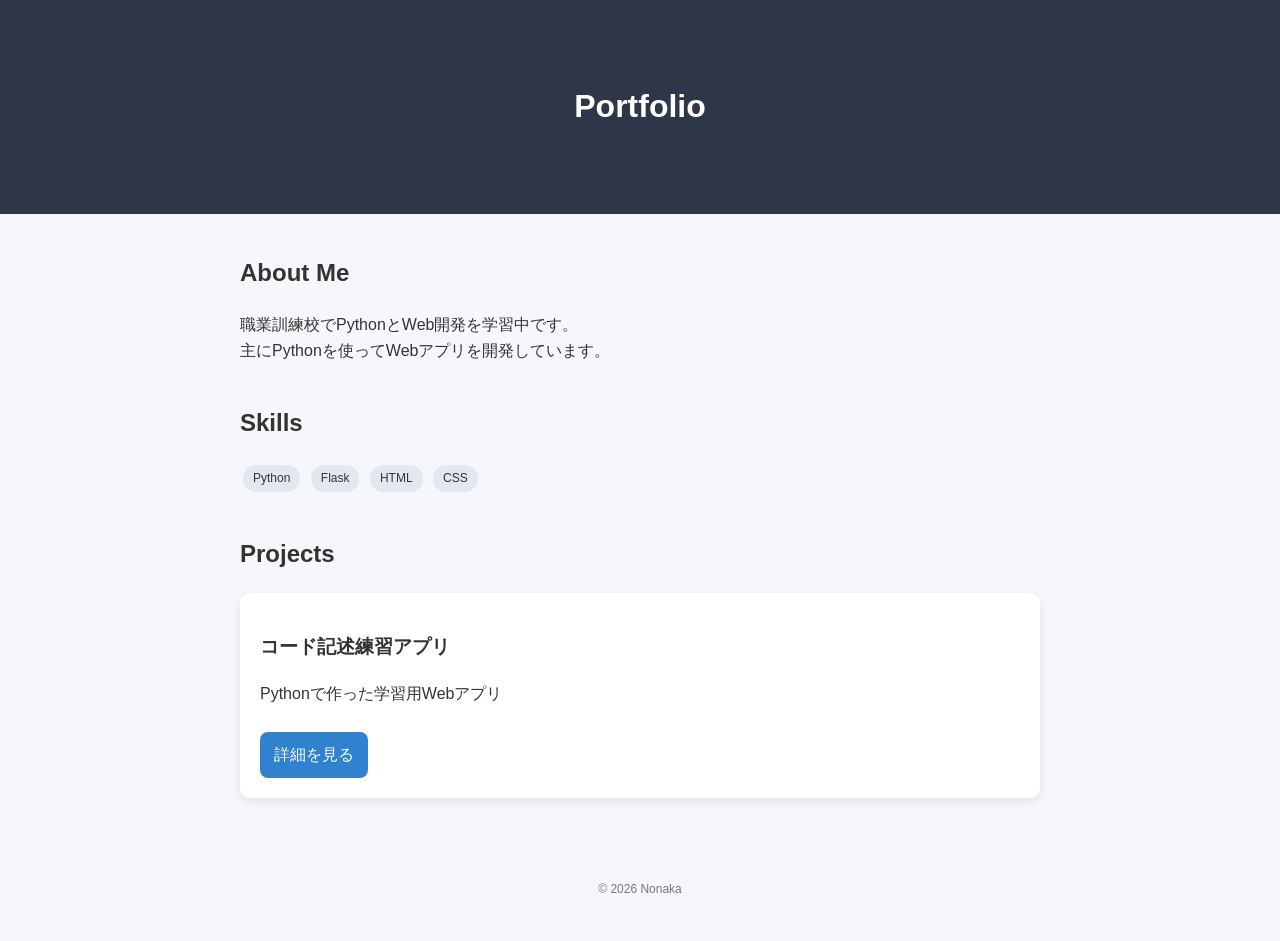
==== index.html @ 6743e03c "CSS調整" ====
<!DOCTYPE html>
<html lang="ja">

<head>
  <meta charset="UTF-8">
  <title>Portfolio</title>
  <link rel="stylesheet" href="portfolio.css">
</head>

<body>

  <header>
    <h1>Portfolio</h1>
  </header>

  <main>

    <section class="about">
      <h2>About Me</h2>
      <p>
        職業訓練校でPythonとWeb開発を学習中です。<br>
        主にPythonを使ってWebアプリを開発しています。<br>
      </p>
    </section>

    <section class="skills">
      <h2>Skills</h2>

      <div class="tags">
        <span>Python</span>
        <span>Flask</span>
        <span>HTML</span>
        <span>CSS</span>
      </div>
    </section>

    <section class="projects">
      <h2>Projects</h2>

      <div class="card">
        <h3>コード記述練習アプリ</h3>
        <p>Pythonで作った学習用Webアプリ</p>
        <a class="btn" href="projects/code-practice-app/index.html">
          詳細を見る
        </a>
      </div>

    </section>

  </main>

  <footer>
    <p>© 2026 Nonaka</p>
  </footer>

</body>

</html>
---- portfolio.css ----
/* ===== ベース ===== */
body {
  font-family: -apple-system, BlinkMacSystemFont, "Segoe UI", sans-serif;
  margin: 0;
  background: #f5f7fb;
  color: #333;
  line-height: 1.6;
}

/* ===== ヘッダー ===== */
header {
  background: #2d3748;
  color: white;
  text-align: center;
  padding: 60px 20px;
}

/* ===== セクション ===== */
section {
  max-width: 800px;
  margin: 40px auto;
  padding: 0 20px;
}

/* ===== カード ===== */
.card {
  background: white;
  padding: 20px;
  border-radius: 10px;
  margin-top: 20px;
  box-shadow: 0 4px 12px rgba(0,0,0,0.08);
}

/* ===== タグ ===== */
.tags span {
  display: inline-block;
  background: #e2e8f0;
  padding: 4px 10px;
  border-radius: 20px;
  font-size: 12px;
  margin: 3px;
}

/* ===== ボタン ===== */
.btn {
  display: inline-block;
  padding: 10px 14px;
  background: #3182ce;
  color: white;
  text-decoration: none;
  border-radius: 8px;
  margin-top: 10px;
}

.btn:hover {
  background: #2b6cb0;
}

/* ===== フッター ===== */
footer {
  text-align: center;
  padding: 30px;
  font-size: 12px;
  color: #777;
}
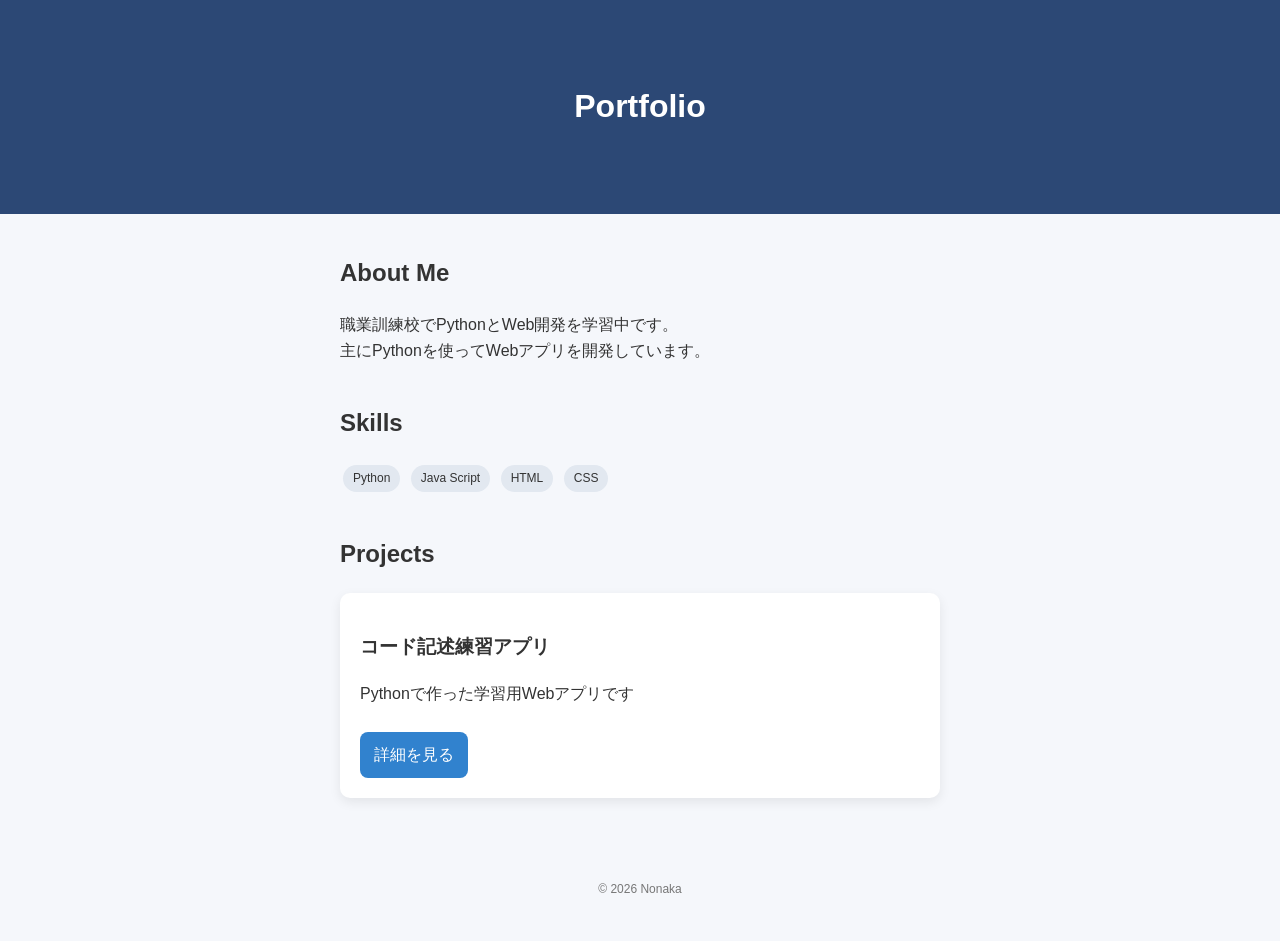
==== commit 19fd1afa: "コード記述練習アプリのUI改善とFlask機能修正" ====
--- a/index.html
+++ b/index.html
@@ -3,7 +3,7 @@
 
 <head>
   <meta charset="UTF-8">
-  <title>Portfolio</title>
+  <title>ポートフォリオ</title>
   <link rel="stylesheet" href="portfolio.css">
 </head>
 
@@ -28,7 +28,7 @@
 
       <div class="tags">
         <span>Python</span>
-        <span>Flask</span>
+        <span>Java Script</span>
         <span>HTML</span>
         <span>CSS</span>
       </div>
@@ -39,7 +39,7 @@
 
       <div class="card">
         <h3>コード記述練習アプリ</h3>
-        <p>Pythonで作った学習用Webアプリ</p>
+        <p>Pythonで作った学習用Webアプリです</p>
         <a class="btn" href="projects/code-practice-app/index.html">
           詳細を見る
         </a>
--- a/portfolio.css
+++ b/portfolio.css
@@ -9,7 +9,7 @@
 
 /* ===== ヘッダー ===== */
 header {
-  background: #2d3748;
+  background: #2c4875;
   color: white;
   text-align: center;
   padding: 60px 20px;
@@ -17,7 +17,7 @@
 
 /* ===== セクション ===== */
 section {
-  max-width: 800px;
+  max-width: 600px;
   margin: 40px auto;
   padding: 0 20px;
 }
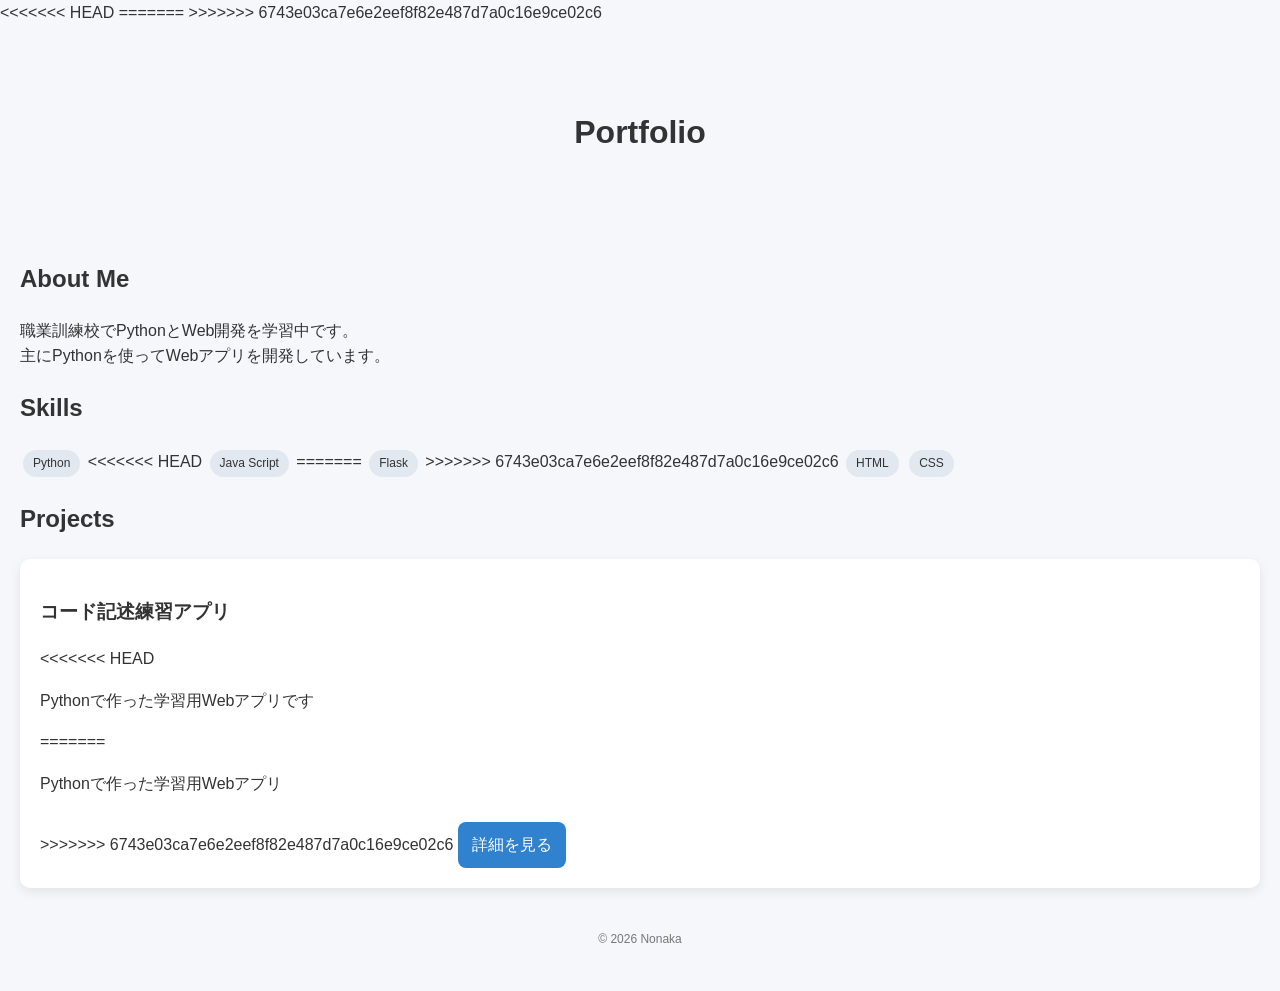
==== commit 28c30d6b: "コード練習アプリのUI改善・Flask機能修正" ====
--- a/index.html
+++ b/index.html
@@ -3,7 +3,11 @@
 
 <head>
   <meta charset="UTF-8">
+<<<<<<< HEAD
   <title>ポートフォリオ</title>
+=======
+  <title>Portfolio</title>
+>>>>>>> 6743e03ca7e6e2eef8f82e487d7a0c16e9ce02c6
   <link rel="stylesheet" href="portfolio.css">
 </head>
 
@@ -28,7 +32,11 @@
 
       <div class="tags">
         <span>Python</span>
+<<<<<<< HEAD
         <span>Java Script</span>
+=======
+        <span>Flask</span>
+>>>>>>> 6743e03ca7e6e2eef8f82e487d7a0c16e9ce02c6
         <span>HTML</span>
         <span>CSS</span>
       </div>
@@ -39,7 +47,11 @@
 
       <div class="card">
         <h3>コード記述練習アプリ</h3>
+<<<<<<< HEAD
         <p>Pythonで作った学習用Webアプリです</p>
+=======
+        <p>Pythonで作った学習用Webアプリ</p>
+>>>>>>> 6743e03ca7e6e2eef8f82e487d7a0c16e9ce02c6
         <a class="btn" href="projects/code-practice-app/index.html">
           詳細を見る
         </a>
--- a/portfolio.css
+++ b/portfolio.css
@@ -9,7 +9,11 @@
 
 /* ===== ヘッダー ===== */
 header {
+<<<<<<< HEAD
   background: #2c4875;
+=======
+  background: #2d3748;
+>>>>>>> 6743e03ca7e6e2eef8f82e487d7a0c16e9ce02c6
   color: white;
   text-align: center;
   padding: 60px 20px;
@@ -17,7 +21,11 @@
 
 /* ===== セクション ===== */
 section {
+<<<<<<< HEAD
   max-width: 600px;
+=======
+  max-width: 800px;
+>>>>>>> 6743e03ca7e6e2eef8f82e487d7a0c16e9ce02c6
   margin: 40px auto;
   padding: 0 20px;
 }
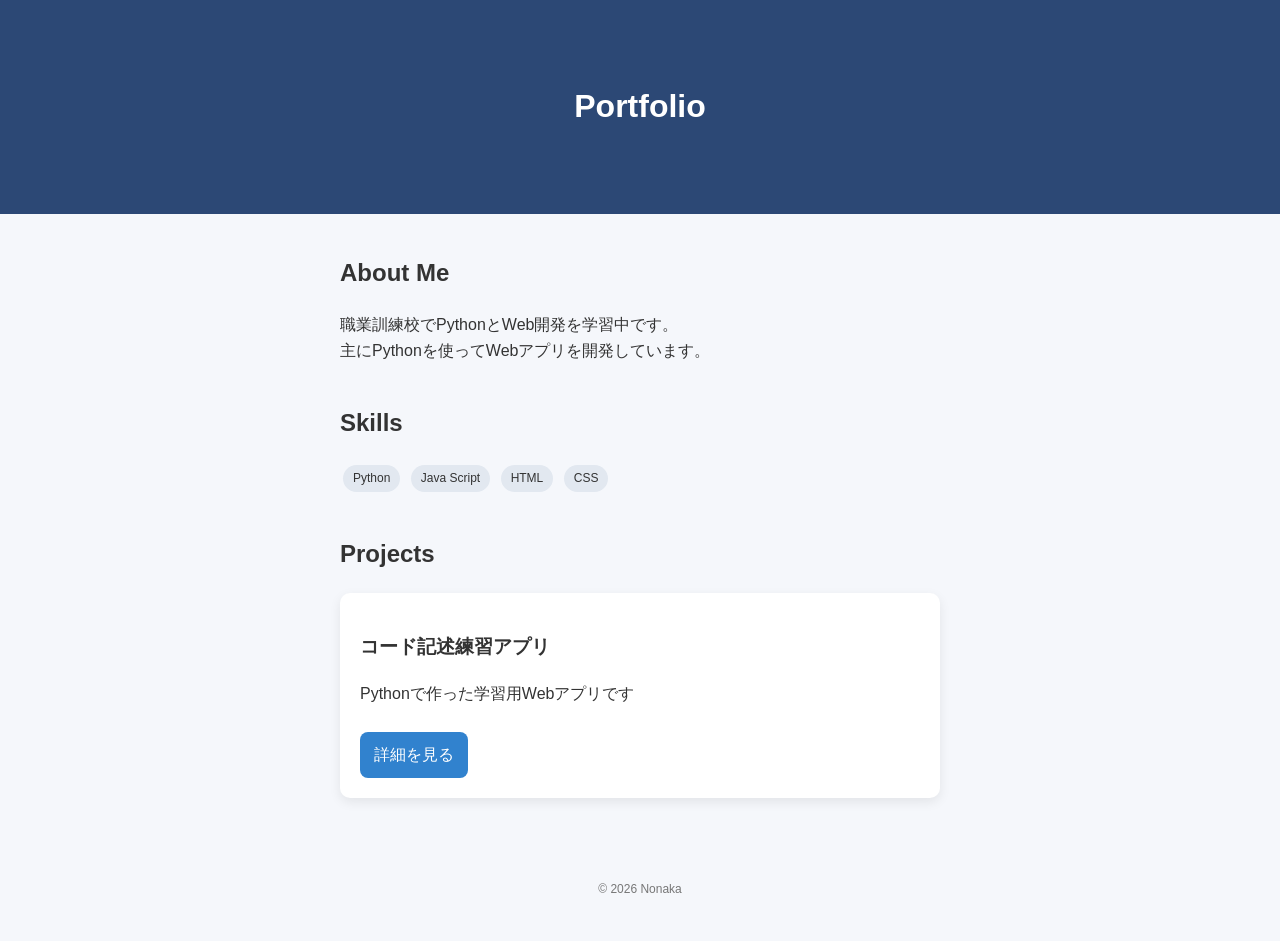
==== commit da3ed53d: "HTML修正" ====
--- a/index.html
+++ b/index.html
@@ -3,11 +3,7 @@
 
 <head>
   <meta charset="UTF-8">
-<<<<<<< HEAD
   <title>ポートフォリオ</title>
-=======
-  <title>Portfolio</title>
->>>>>>> 6743e03ca7e6e2eef8f82e487d7a0c16e9ce02c6
   <link rel="stylesheet" href="portfolio.css">
 </head>
 
@@ -32,11 +28,7 @@
 
       <div class="tags">
         <span>Python</span>
-<<<<<<< HEAD
         <span>Java Script</span>
-=======
-        <span>Flask</span>
->>>>>>> 6743e03ca7e6e2eef8f82e487d7a0c16e9ce02c6
         <span>HTML</span>
         <span>CSS</span>
       </div>
@@ -47,11 +39,7 @@
 
       <div class="card">
         <h3>コード記述練習アプリ</h3>
-<<<<<<< HEAD
         <p>Pythonで作った学習用Webアプリです</p>
-=======
-        <p>Pythonで作った学習用Webアプリ</p>
->>>>>>> 6743e03ca7e6e2eef8f82e487d7a0c16e9ce02c6
         <a class="btn" href="projects/code-practice-app/index.html">
           詳細を見る
         </a>
--- a/portfolio.css
+++ b/portfolio.css
@@ -9,11 +9,7 @@
 
 /* ===== ヘッダー ===== */
 header {
-<<<<<<< HEAD
   background: #2c4875;
-=======
-  background: #2d3748;
->>>>>>> 6743e03ca7e6e2eef8f82e487d7a0c16e9ce02c6
   color: white;
   text-align: center;
   padding: 60px 20px;
@@ -21,11 +17,7 @@
 
 /* ===== セクション ===== */
 section {
-<<<<<<< HEAD
   max-width: 600px;
-=======
-  max-width: 800px;
->>>>>>> 6743e03ca7e6e2eef8f82e487d7a0c16e9ce02c6
   margin: 40px auto;
   padding: 0 20px;
 }
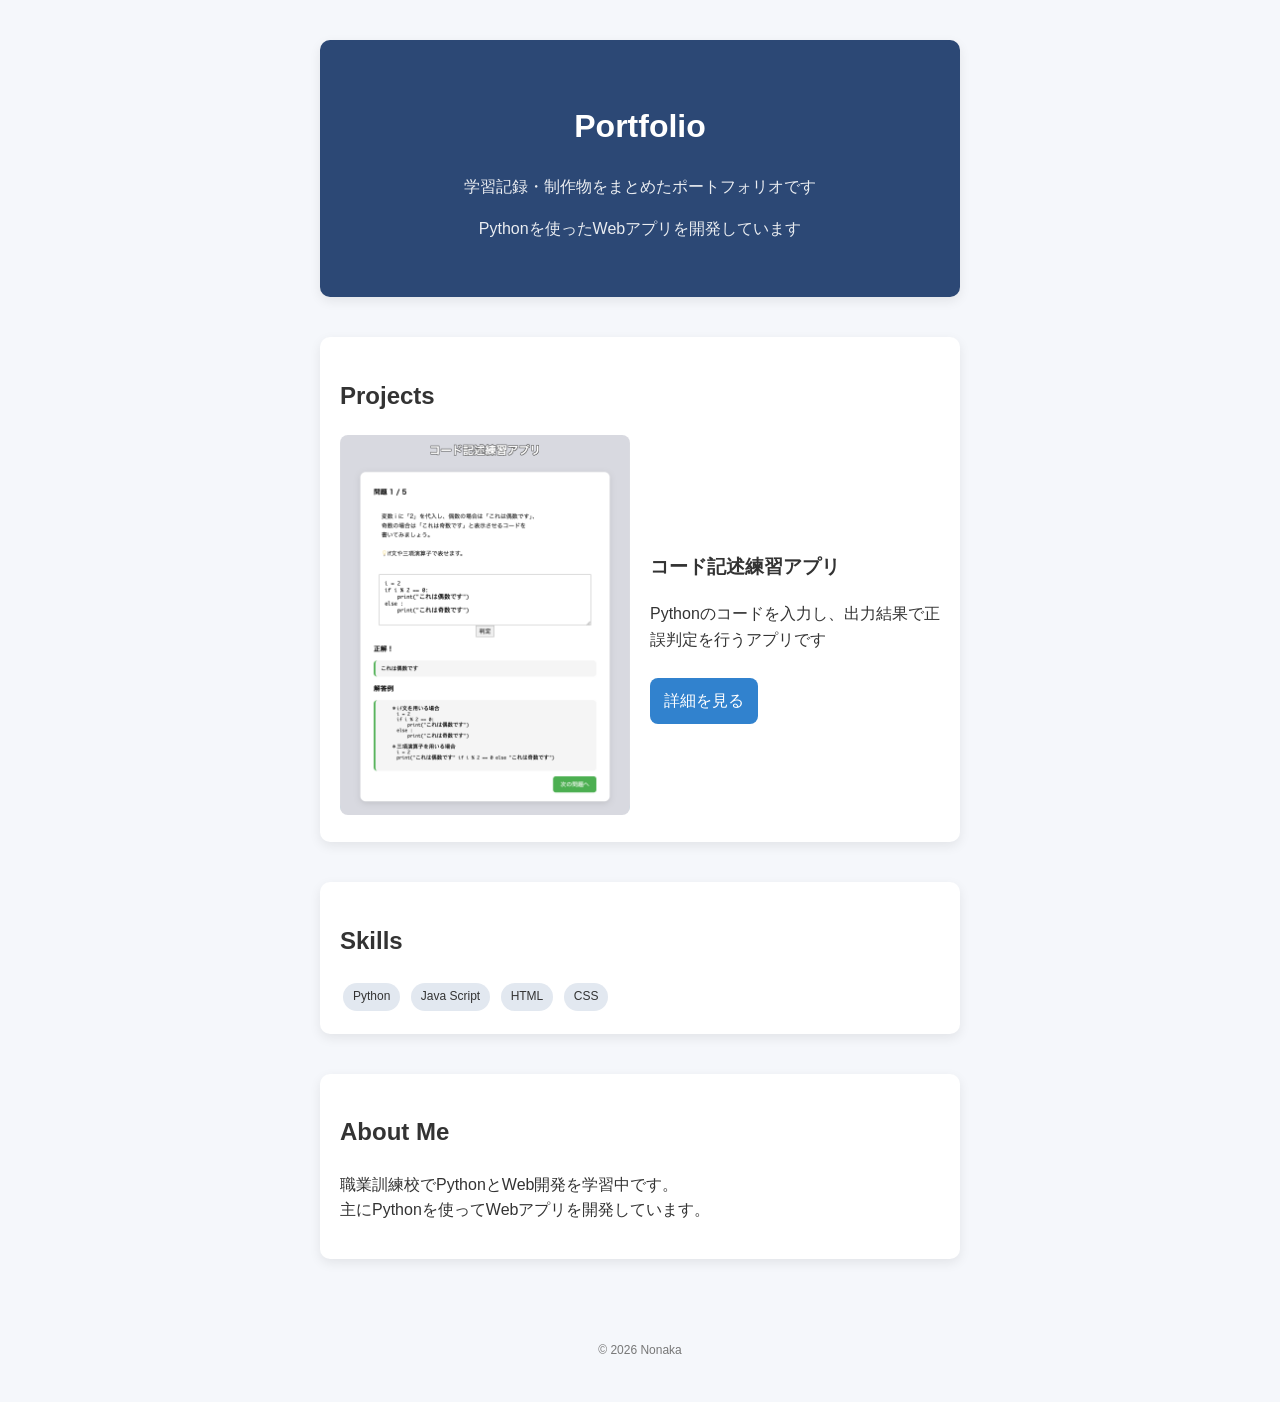
==== commit 93e7676a: "HTML/CSS調整、スクショ追加" ====
--- a/index.html
+++ b/index.html
@@ -9,19 +9,33 @@
 
 <body>
 
-  <header>
-    <h1>Portfolio</h1>
-  </header>
+<header>
+  <h1>Portfolio</h1>
+  <p>学習記録・制作物をまとめたポートフォリオです</p>
+  <p>Pythonを使ったWebアプリを開発しています</p>
+</header>
 
   <main>
+    
+    <section class="projects">
+      <h2>Projects</h2>
+      <div class="project-card">
+        <div class="project-text">
+          
+          <h3>コード記述練習アプリ</h3>
+          <p>Pythonのコードを入力し、出力結果で正誤判定を行うアプリです</p>
+          
+          <a class="btn" href="projects/code-practice-app/index.html" alt="アプリスクショ">
+            詳細を見る
+          </a>
+        </div>
+        
+        <div class="project-image">
+          <img src="images/code-app-top.webp" alt="アプリスクショ">
+        </div>
+      </div>
+    </section>
 
-    <section class="about">
-      <h2>About Me</h2>
-      <p>
-        職業訓練校でPythonとWeb開発を学習中です。<br>
-        主にPythonを使ってWebアプリを開発しています。<br>
-      </p>
-    </section>
 
     <section class="skills">
       <h2>Skills</h2>
@@ -34,17 +48,12 @@
       </div>
     </section>
 
-    <section class="projects">
-      <h2>Projects</h2>
-
-      <div class="card">
-        <h3>コード記述練習アプリ</h3>
-        <p>Pythonで作った学習用Webアプリです</p>
-        <a class="btn" href="projects/code-practice-app/index.html">
-          詳細を見る
-        </a>
-      </div>
-
+    <section class="about">
+      <h2>About Me</h2>
+      <p>
+        職業訓練校でPythonとWeb開発を学習中です。<br>
+        主にPythonを使ってWebアプリを開発しています。<br>
+      </p>
     </section>
 
   </main>
--- a/portfolio.css
+++ b/portfolio.css
@@ -1,3 +1,10 @@
+@charset "utf-8";
+@media (max-width: 768px) {
+  .project-card {
+    flex-direction: column;
+  }
+}
+
 /* ===== ベース ===== */
 body {
   font-family: -apple-system, BlinkMacSystemFont, "Segoe UI", sans-serif;
@@ -15,20 +22,74 @@
   padding: 60px 20px;
 }
 
+header {
+  max-width: 600px;
+  margin: 40px auto 20px;
+  padding: 40px 20px;
+  background: #2c4875;
+  border-radius: 10px;
+  box-shadow: 0 4px 12px rgba(0,0,0,0.08);
+  text-align: center;
+}
+
+header p {
+  margin-top: 10px;
+  opacity: 0.9;
+}
+
 /* ===== セクション ===== */
 section {
   max-width: 600px;
   margin: 40px auto;
-  padding: 0 20px;
+  padding: 20px;
+  background: white;
+  border-radius: 10px;
+  box-shadow: 0 4px 12px rgba(0,0,0,0.08);
 }
 
-/* ===== カード ===== */
+
+/* ===== スクショありセクション ===== */
+.project-card {
+  display: flex;
+  flex-direction: row-reverse;
+  gap: 20px;
+  align-items: center;
+}
+
+.project-text {
+  flex: 1;
+}
+.project-image {
+  flex: 1;
+}
+
+.project-image img {
+  width: 100%;
+  height: auto;
+  border-radius: 8px;
+}
+
+/* ===== ギャラリー ===== */
+.project-gallery {
+  display: flex;
+  gap: 10px;
+}
+
+.project-gallery img {
+  flex: 1;
+  width: 0;
+  height: auto;
+  border-radius: 8px;
+  object-fit: cover;
+}
+
+/* ===== セクション内カード ===== */
 .card {
-  background: white;
+  background: #f9fafc;
   padding: 20px;
   border-radius: 10px;
   margin-top: 20px;
-  box-shadow: 0 4px 12px rgba(0,0,0,0.08);
+  border: 1px solid #e5e7eb;
 }
 
 /* ===== タグ ===== */
@@ -62,4 +123,36 @@
   padding: 30px;
   font-size: 12px;
   color: #777;
-}+}
+
+/* ===== トップページに戻る ===== */
+.back {
+  display: block;
+  text-align: center;
+  margin: 30px auto;
+}
+
+
+/* ===== 画像拡大表示 ===== */
+.zoom-img {
+  cursor: pointer;
+}
+
+.modal {
+  display: none;
+  position: fixed;
+  z-index: 999;
+  left: 0;
+  top: 0;
+  width: 100%;
+  height: 100%;
+  background: rgba(0,0,0,0.8);
+  justify-content: center;
+  align-items: center;
+}
+
+.modal-content {
+  max-width: 90%;
+  max-height: 90%;
+  border-radius: 8px;
+}
